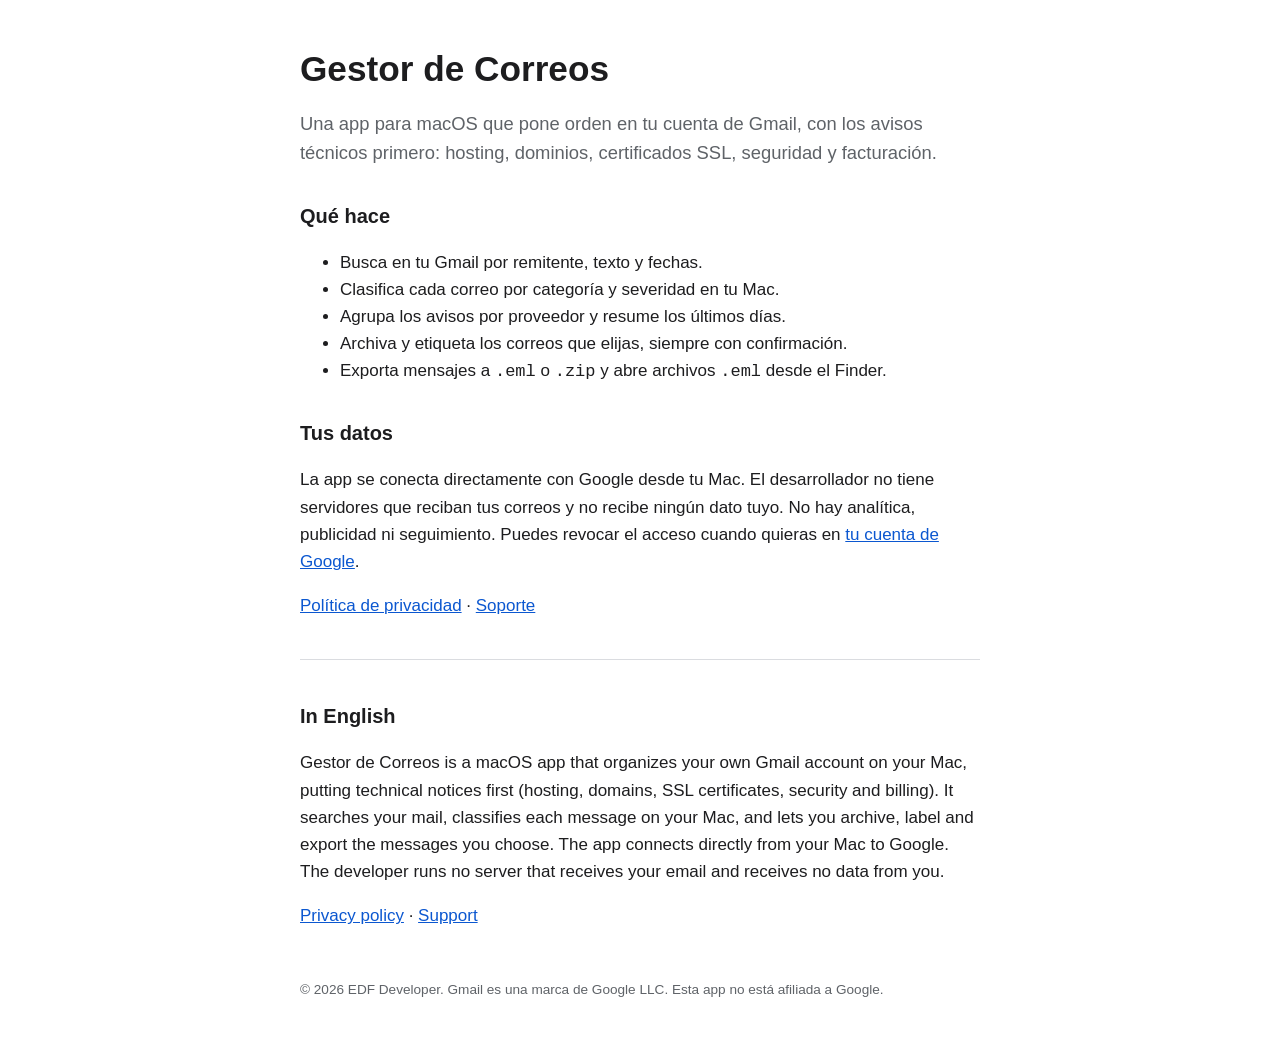
==== docs/site/index.html @ f576fd07 "feat(mas): preparar la verificación de Google; solo gmail.modify e IA local en la tienda La v1.4.0 e" ====
<!doctype html>
<html lang="es">
<head>
<meta charset="utf-8">
<meta name="viewport" content="width=device-width, initial-scale=1">
<title>Gestor de Correos para Mac</title>
<meta name="description" content="App para macOS que organiza tu cuenta de Gmail en tu propio Mac, sin servidores de terceros.">
<link rel="stylesheet" href="site.css">
</head>
<body>
<main>
<h1>Gestor de Correos</h1>
<p class="lead">Una app para macOS que pone orden en tu cuenta de Gmail, con los avisos técnicos primero: hosting, dominios, certificados SSL, seguridad y facturación.</p>

<h2>Qué hace</h2>
<ul>
<li>Busca en tu Gmail por remitente, texto y fechas.</li>
<li>Clasifica cada correo por categoría y severidad en tu Mac.</li>
<li>Agrupa los avisos por proveedor y resume los últimos días.</li>
<li>Archiva y etiqueta los correos que elijas, siempre con confirmación.</li>
<li>Exporta mensajes a <code>.eml</code> o <code>.zip</code> y abre archivos <code>.eml</code> desde el Finder.</li>
</ul>

<h2>Tus datos</h2>
<p>La app se conecta directamente con Google desde tu Mac. El desarrollador no tiene servidores que reciban tus correos y no recibe ningún dato tuyo. No hay analítica, publicidad ni seguimiento. Puedes revocar el acceso cuando quieras en <a href="https://myaccount.google.com/permissions">tu cuenta de Google</a>.</p>
<p><a href="privacy.html">Política de privacidad</a> · <a href="https://github.com/edfrutos/gestor-correos-gmail/issues">Soporte</a></p>

<hr>
<section lang="en">
<h2>In English</h2>
<p>Gestor de Correos is a macOS app that organizes your own Gmail account on your Mac, putting technical notices first (hosting, domains, SSL certificates, security and billing). It searches your mail, classifies each message on your Mac, and lets you archive, label and export the messages you choose. The app connects directly from your Mac to Google. The developer runs no server that receives your email and receives no data from you.</p>
<p><a href="privacy.html#en">Privacy policy</a> · <a href="https://github.com/edfrutos/gestor-correos-gmail/issues">Support</a></p>
</section>
</main>
<footer>© 2026 EDF Developer. Gmail es una marca de Google LLC. Esta app no está afiliada a Google.</footer>
</body>
</html>
---- docs/site/site.css ----
:root{--bg:#fff;--fg:#1d1d1f;--muted:#5f6368;--link:#0b57d0;--line:#dadce0}
@media (prefers-color-scheme:dark){:root{--bg:#141517;--fg:#ececee;--muted:#a8abb2;--link:#8ab4f8;--line:#3a3c41}}
body{margin:0;background:var(--bg);color:var(--fg);font:17px/1.6 -apple-system,BlinkMacSystemFont,"Segoe UI",sans-serif}
main,footer{max-width:680px;margin:0 auto;padding:0 16px}
main{padding-top:48px}
h1{font-size:2.2rem;line-height:1.2;margin:0 0 12px}
h2{font-size:1.25rem;margin:32px 0 8px}
.lead{font-size:1.15rem;color:var(--muted)}
a{color:var(--link)}
hr{border:0;border-top:1px solid var(--line);margin:40px 0}
footer{color:var(--muted);font-size:.85rem;padding-top:32px;padding-bottom:40px}
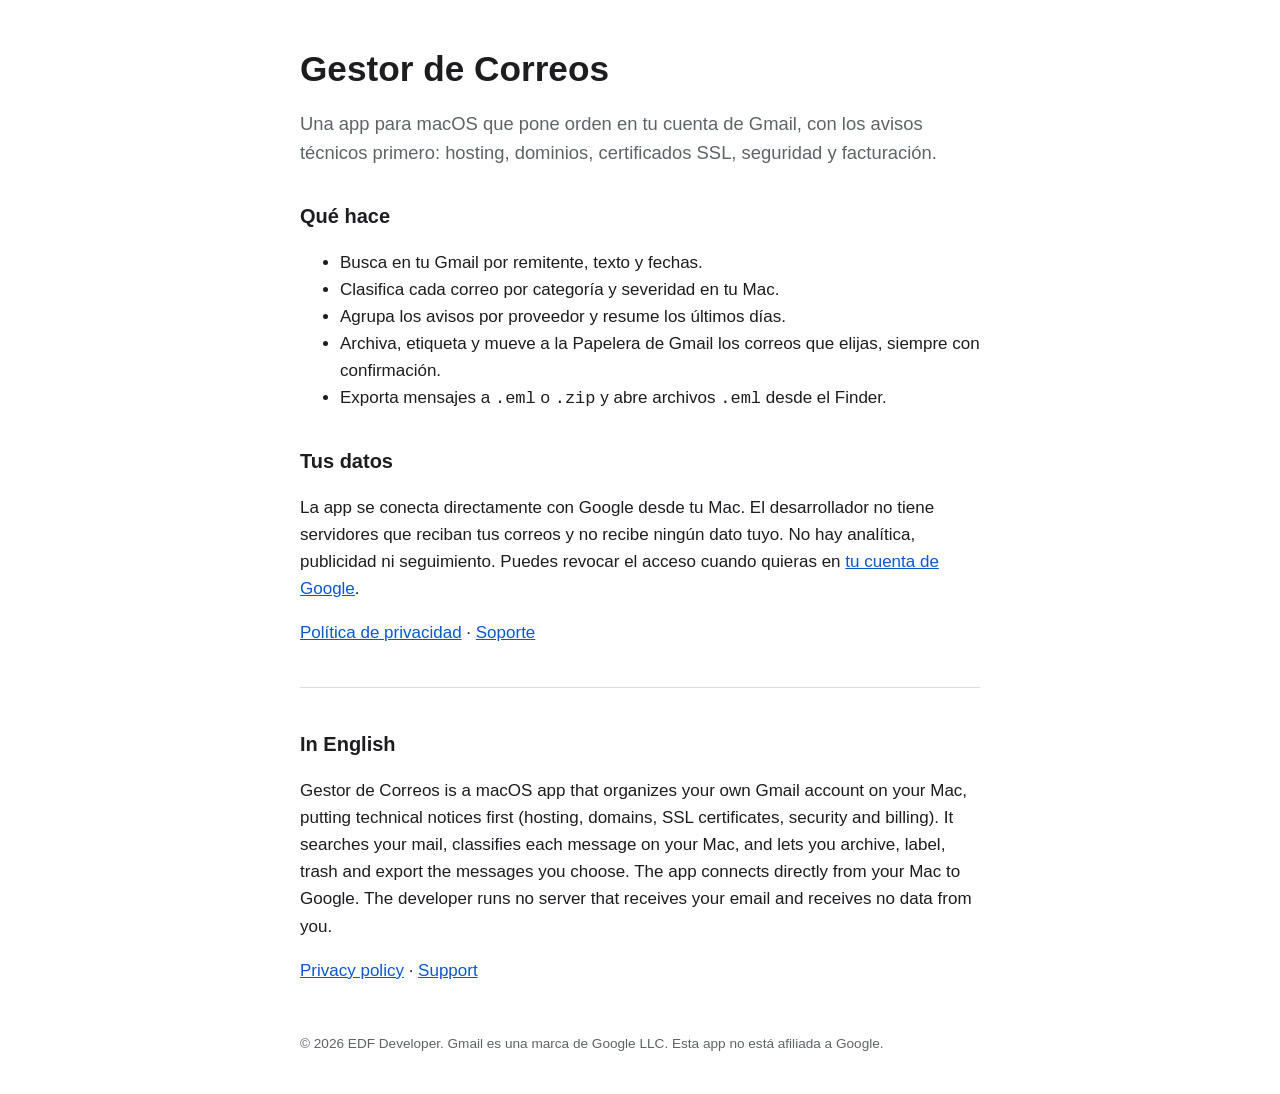
==== commit 5116423e: "feat(mas): mover los correos ocultos a la Papelera de Gmail La tienda no ofrece el borrado permanent" ====
--- a/docs/site/index.html
+++ b/docs/site/index.html
@@ -17,7 +17,7 @@
 <li>Busca en tu Gmail por remitente, texto y fechas.</li>
 <li>Clasifica cada correo por categoría y severidad en tu Mac.</li>
 <li>Agrupa los avisos por proveedor y resume los últimos días.</li>
-<li>Archiva y etiqueta los correos que elijas, siempre con confirmación.</li>
+<li>Archiva, etiqueta y mueve a la Papelera de Gmail los correos que elijas, siempre con confirmación.</li>
 <li>Exporta mensajes a <code>.eml</code> o <code>.zip</code> y abre archivos <code>.eml</code> desde el Finder.</li>
 </ul>
 
@@ -28,7 +28,7 @@
 <hr>
 <section lang="en">
 <h2>In English</h2>
-<p>Gestor de Correos is a macOS app that organizes your own Gmail account on your Mac, putting technical notices first (hosting, domains, SSL certificates, security and billing). It searches your mail, classifies each message on your Mac, and lets you archive, label and export the messages you choose. The app connects directly from your Mac to Google. The developer runs no server that receives your email and receives no data from you.</p>
+<p>Gestor de Correos is a macOS app that organizes your own Gmail account on your Mac, putting technical notices first (hosting, domains, SSL certificates, security and billing). It searches your mail, classifies each message on your Mac, and lets you archive, label, trash and export the messages you choose. The app connects directly from your Mac to Google. The developer runs no server that receives your email and receives no data from you.</p>
 <p><a href="privacy.html#en">Privacy policy</a> · <a href="https://github.com/edfrutos/gestor-correos-gmail/issues">Support</a></p>
 </section>
 </main>
